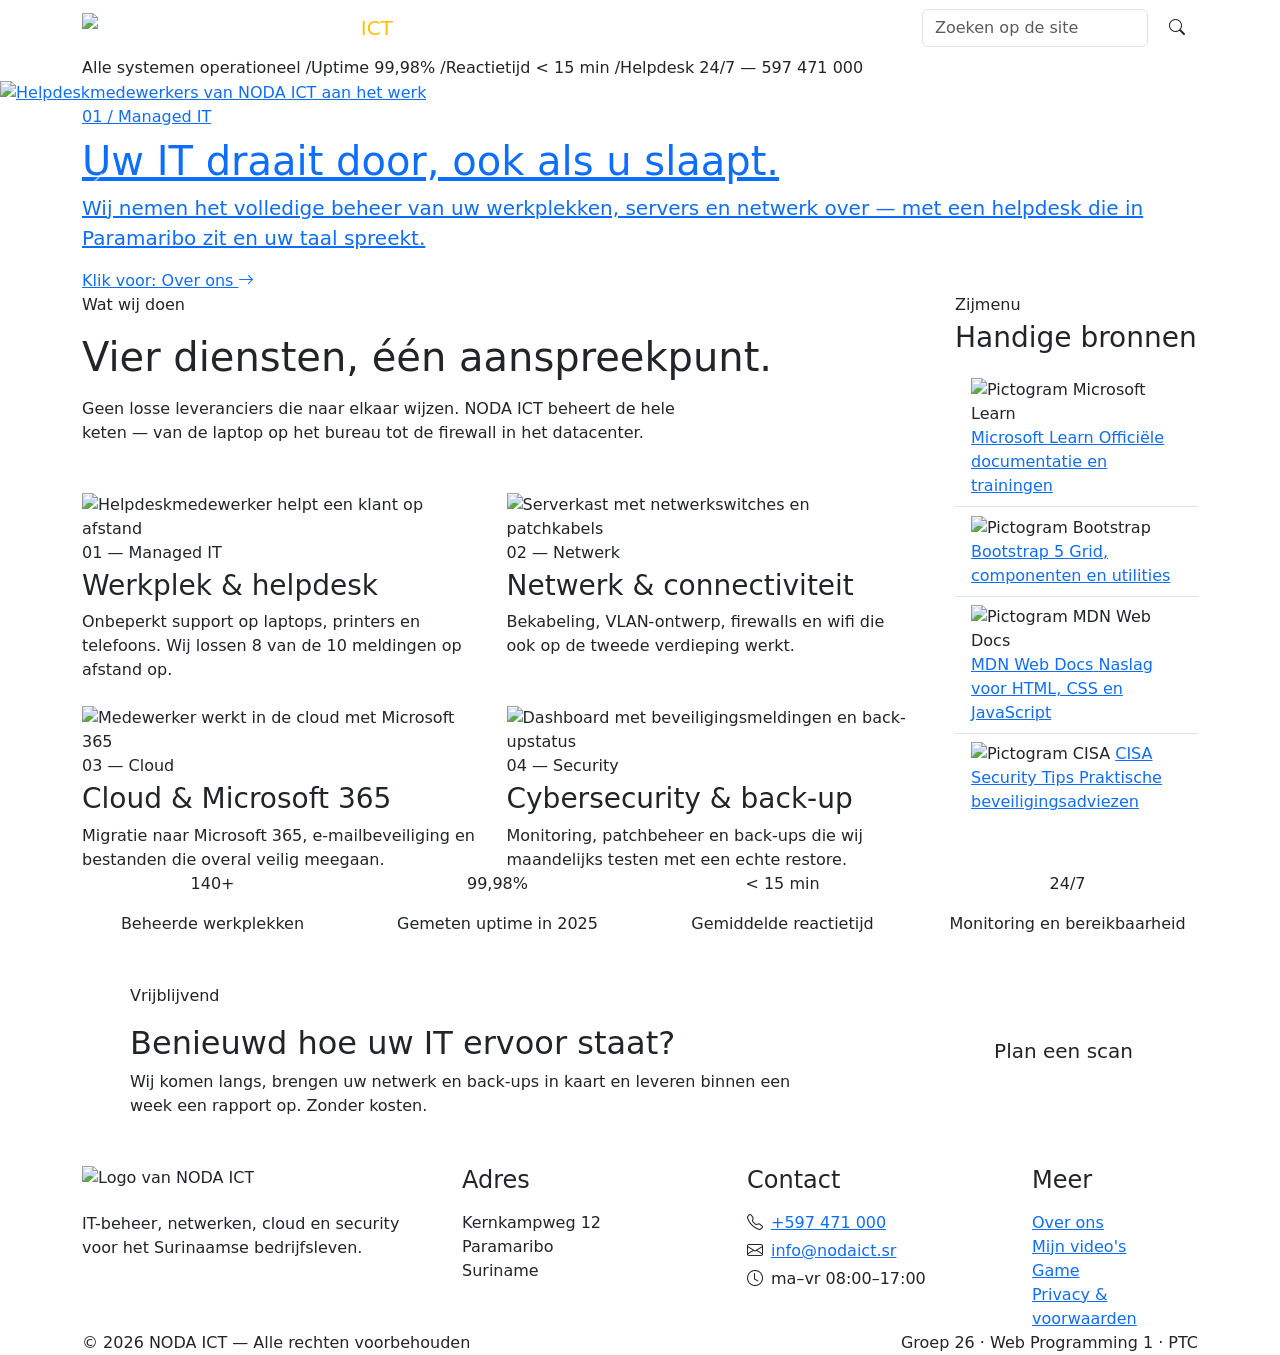
==== index.html @ b05f9a61 "Add files via upload" ====
<!DOCTYPE html>
<html lang="nl">
<head>
  <meta charset="utf-8">
  <meta name="viewport" content="width=device-width, initial-scale=1">
  <meta name="description" content="NODA ICT verzorgt IT-beheer, netwerken, cloud en cybersecurity voor bedrijven in Suriname.">
  <title>NODA ICT — IT-beheer, netwerken en cloud in Paramaribo</title>

  <link rel="icon" href="assets/img/logo.svg" type="image/svg+xml">
  <!-- Bootstrap 5 -->
  <link href="https://cdn.jsdelivr.net/npm/bootstrap@5.3.3/dist/css/bootstrap.min.css" rel="stylesheet">
  <link href="https://cdn.jsdelivr.net/npm/bootstrap-icons@1.11.3/font/bootstrap-icons.min.css" rel="stylesheet">
  <!-- Google Fonts -->
  <link rel="preconnect" href="https://fonts.googleapis.com">
  <link rel="preconnect" href="https://fonts.gstatic.com" crossorigin>
  <link href="https://fonts.googleapis.com/css2?family=Space+Grotesk:wght@500;700&family=Inter:wght@400;500;600&family=IBM+Plex+Mono:wght@400;600&display=swap" rel="stylesheet">
  <!-- Eigen CSS -->
  <link rel="stylesheet" href="assets/css/style.css">
</head>
<body>

  <!-- ======================= NAVIGATIEBALK ======================= -->
  <nav class="navbar navbar-expand-lg topbar navbar-dark sticky-top">
    <div class="container">
      <a class="navbar-brand d-flex align-items-center gap-2 text-white" href="index.html">
        <img src="assets/img/logo.svg" alt="Logo van NODA ICT">
        <span>NODA<span class="text-warning">ICT</span></span>
      </a>

      <button class="navbar-toggler" type="button" data-bs-toggle="collapse" data-bs-target="#hoofdmenu"
              aria-controls="hoofdmenu" aria-expanded="false" aria-label="Menu openen">
        <span class="navbar-toggler-icon"></span>
      </button>

      <div class="collapse navbar-collapse" id="hoofdmenu">
        <ul class="navbar-nav mx-lg-auto mb-2 mb-lg-0">
          <li class="nav-item"><a class="nav-link active" aria-current="page" href="index.html">Home</a></li>
          <li class="nav-item"><a class="nav-link" href="over-ons.html">Over ons</a></li>
          <li class="nav-item"><a class="nav-link" href="videos.html">Mijn video's</a></li>
          <li class="nav-item"><a class="nav-link" href="game.html">Game</a></li>

          <!-- Dropdown-menu (minimaal 1 vereist) -->
          <li class="nav-item dropdown">
            <a class="nav-link dropdown-toggle" href="#" id="menuKennis" role="button"
               data-bs-toggle="dropdown" aria-expanded="false">Kennisbank</a>
            <ul class="dropdown-menu" aria-labelledby="menuKennis">
              <li><a class="dropdown-item" href="https://learn.microsoft.com/" target="_blank" rel="noopener">Microsoft Learn</a></li>
              <li><a class="dropdown-item" href="https://getbootstrap.com/docs/5.3/" target="_blank" rel="noopener">Bootstrap 5 documentatie</a></li>
              <li><a class="dropdown-item" href="https://developer.mozilla.org/" target="_blank" rel="noopener">MDN Web Docs</a></li>
              <li><hr class="dropdown-divider"></li>
              <li><a class="dropdown-item" href="over-ons.html#contact">Contactformulier</a></li>
            </ul>
          </li>
        </ul>

        <!-- Zoekknop rechtsboven (alleen uiterlijk) -->
        <div class="d-flex zoekvak" role="search">
          <input class="form-control me-2" type="search" placeholder="Zoeken op de site" aria-label="Zoeken">
          <button class="btn btn-signal" type="button" title="Zoeken">
            <i class="bi bi-search" aria-hidden="true"></i><span class="visually-hidden">Zoeken</span>
          </button>
        </div>
      </div>
    </div>
  </nav>

  <!-- ======================= STATUSSTRIP ======================= -->
  <div class="statusstrip">
    <div class="container text-truncate">
      <span class="stip" aria-hidden="true"></span>Alle systemen operationeel
      <span class="scheiding">/</span>Uptime 99,98%
      <span class="scheiding">/</span>Reactietijd &lt; 15 min
      <span class="scheiding">/</span>Helpdesk 24/7 — 597 471 000
    </div>
  </div>

  <!-- ======================= HERO MET CARROUSEL ======================= -->
  <header class="hero">
    <div id="heroCarrousel" class="carousel slide hero-carrousel" data-bs-ride="carousel" data-bs-interval="6000">
      <div class="carousel-indicators">
        <button type="button" data-bs-target="#heroCarrousel" data-bs-slide-to="0" class="active" aria-current="true" aria-label="Foto 1"></button>
        <button type="button" data-bs-target="#heroCarrousel" data-bs-slide-to="1" aria-label="Foto 2"></button>
        <button type="button" data-bs-target="#heroCarrousel" data-bs-slide-to="2" aria-label="Foto 3"></button>
        <button type="button" data-bs-target="#heroCarrousel" data-bs-slide-to="3" aria-label="Foto 4"></button>
      </div>

      <div class="carousel-inner">
        <!-- Slide 1 -> Over ons -->
        <div class="carousel-item active">
          <a class="slide-link" href="over-ons.html">
            <img src="assets/img/foto-1.svg" class="anim-links" alt="Helpdeskmedewerkers van NODA ICT aan het werk">
            <div class="hero-overlay"></div>
            <div class="hero-inhoud">
              <div class="container">
                <p class="eyebrow eyebrow--licht mb-2">01 / Managed IT</p>
                <h1>Uw IT draait door, ook als u slaapt.</h1>
                <p class="lead">Wij nemen het volledige beheer van uw werkplekken, servers en netwerk over — met een helpdesk die in Paramaribo zit en uw taal spreekt.</p>
                <span class="slide-badge">Klik voor: Over ons <i class="bi bi-arrow-right"></i></span>
              </div>
            </div>
          </a>
        </div>

        <!-- Slide 2 -> Video's -->
        <div class="carousel-item">
          <a class="slide-link" href="videos.html">
            <img src="assets/img/foto-2.svg" class="anim-links" alt="Netwerkkabels en switches in een serverkast">
            <div class="hero-overlay"></div>
            <div class="hero-inhoud">
              <div class="container">
                <p class="eyebrow eyebrow--licht mb-2">02 / Netwerk</p>
                <h2 class="als-h1">Een netwerk dat meegroeit met uw bedrijf.</h2>
                <p class="lead">Van bekabeling en VLAN-ontwerp tot wifi op elke werkvloer. Bekijk hoe wij te werk gaan in onze video's.</p>
                <span class="slide-badge">Klik voor: Mijn video's <i class="bi bi-arrow-right"></i></span>
              </div>
            </div>
          </a>
        </div>

        <!-- Slide 3 -> Game -->
        <div class="carousel-item">
          <a class="slide-link" href="game.html">
            <img src="assets/img/foto-3.svg" class="anim-links" alt="Cloudinfrastructuur met Microsoft 365-werkplekken">
            <div class="hero-overlay"></div>
            <div class="hero-inhoud">
              <div class="container">
                <p class="eyebrow eyebrow--licht mb-2">03 / Cloud</p>
                <h2 class="als-h1">Even pauze? Speel onze packet-game.</h2>
                <p class="lead">We bouwen niet alleen netwerken, we spelen er ook mee. Loods de datapakketten door het netwerk zonder te crashen.</p>
                <span class="slide-badge">Klik voor: Game <i class="bi bi-arrow-right"></i></span>
              </div>
            </div>
          </a>
        </div>

        <!-- Slide 4 -> Contactformulier -->
        <div class="carousel-item">
          <a class="slide-link" href="over-ons.html#contact">
            <img src="assets/img/foto-4.svg" class="anim-links" alt="Security operations center met beveiligingsdashboards">
            <div class="hero-overlay"></div>
            <div class="hero-inhoud">
              <div class="container">
                <p class="eyebrow eyebrow--licht mb-2">04 / Security</p>
                <h2 class="als-h1">Back-up én herstel. Getest, elke maand.</h2>
                <p class="lead">Een back-up die nooit is teruggezet, is geen back-up. Vraag een gratis security-scan aan.</p>
                <span class="slide-badge">Klik voor: Contactformulier <i class="bi bi-arrow-right"></i></span>
              </div>
            </div>
          </a>
        </div>
      </div>

      <button class="carousel-control-prev" type="button" data-bs-target="#heroCarrousel" data-bs-slide="prev">
        <span class="carousel-control-prev-icon" aria-hidden="true"></span>
        <span class="visually-hidden">Vorige</span>
      </button>
      <button class="carousel-control-next" type="button" data-bs-target="#heroCarrousel" data-bs-slide="next">
        <span class="carousel-control-next-icon" aria-hidden="true"></span>
        <span class="visually-hidden">Volgende</span>
      </button>
    </div>
  </header>

  <!-- ======================= DIENSTEN + ZIJMENU ======================= -->
  <main>
    <section class="sectie" id="diensten">
      <div class="container">
        <div class="row g-5">

          <!-- Hoofdkolom -->
          <div class="col-lg-9">
            <p class="eyebrow">Wat wij doen</p>
            <!-- Tweede H1 op een subsectie van de pagina -->
            <h1 class="mb-3">Vier diensten, één aanspreekpunt.</h1>
            <p class="tekst-muted mb-5" style="max-width: 62ch;">
              Geen losse leveranciers die naar elkaar wijzen. NODA ICT beheert de hele keten — van de laptop op het bureau
              tot de firewall in het datacenter.
            </p>

            <div class="row g-4">
              <div class="col-md-6">
                <article class="kaart anim-op vertraag-1">
                  <img src="assets/img/foto-1.svg" class="fotokader" alt="Helpdeskmedewerker helpt een klant op afstand">
                  <div class="kaart-body">
                    <p class="dienst-nr mb-1">01 — Managed IT</p>
                    <h3>Werkplek &amp; helpdesk</h3>
                    <p class="tekst-muted mb-0">Onbeperkt support op laptops, printers en telefoons. Wij lossen 8 van de 10 meldingen op afstand op.</p>
                  </div>
                </article>
              </div>

              <div class="col-md-6">
                <article class="kaart anim-op vertraag-2">
                  <img src="assets/img/foto-2.svg" class="fotokader" alt="Serverkast met netwerkswitches en patchkabels">
                  <div class="kaart-body">
                    <p class="dienst-nr mb-1">02 — Netwerk</p>
                    <h3>Netwerk &amp; connectiviteit</h3>
                    <p class="tekst-muted mb-0">Bekabeling, VLAN-ontwerp, firewalls en wifi die ook op de tweede verdieping werkt.</p>
                  </div>
                </article>
              </div>

              <div class="col-md-6">
                <article class="kaart anim-op vertraag-3">
                  <img src="assets/img/foto-3.svg" class="fotokader" alt="Medewerker werkt in de cloud met Microsoft 365">
                  <div class="kaart-body">
                    <p class="dienst-nr mb-1">03 — Cloud</p>
                    <h3>Cloud &amp; Microsoft 365</h3>
                    <p class="tekst-muted mb-0">Migratie naar Microsoft 365, e-mailbeveiliging en bestanden die overal veilig meegaan.</p>
                  </div>
                </article>
              </div>

              <div class="col-md-6">
                <article class="kaart anim-op vertraag-4">
                  <img src="assets/img/foto-4.svg" class="fotokader" alt="Dashboard met beveiligingsmeldingen en back-upstatus">
                  <div class="kaart-body">
                    <p class="dienst-nr mb-1">04 — Security</p>
                    <h3>Cybersecurity &amp; back-up</h3>
                    <p class="tekst-muted mb-0">Monitoring, patchbeheer en back-ups die wij maandelijks testen met een echte restore.</p>
                  </div>
                </article>
              </div>
            </div>
          </div>

          <!-- ZIJMENU: minstens 3 links naar externe pagina's -->
          <aside class="col-lg-3">
            <div class="zijmenu">
              <p class="eyebrow mb-1">Zijmenu</p>
              <h3 class="mb-3">Handige bronnen</h3>
              <ul class="list-group list-group-flush">
                <li class="list-group-item">
                  <img src="assets/img/link-1.svg" alt="Pictogram Microsoft Learn">
                  <a href="https://learn.microsoft.com/" target="_blank" rel="noopener">
                    <span class="link-titel">Microsoft Learn</span>
                    <span class="link-uitleg">Officiële documentatie en trainingen</span>
                  </a>
                </li>
                <li class="list-group-item">
                  <img src="assets/img/link-2.svg" alt="Pictogram Bootstrap">
                  <a href="https://getbootstrap.com/docs/5.3/" target="_blank" rel="noopener">
                    <span class="link-titel">Bootstrap 5</span>
                    <span class="link-uitleg">Grid, componenten en utilities</span>
                  </a>
                </li>
                <li class="list-group-item">
                  <img src="assets/img/link-3.svg" alt="Pictogram MDN Web Docs">
                  <a href="https://developer.mozilla.org/nl/" target="_blank" rel="noopener">
                    <span class="link-titel">MDN Web Docs</span>
                    <span class="link-uitleg">Naslag voor HTML, CSS en JavaScript</span>
                  </a>
                </li>
                <li class="list-group-item">
                  <img src="assets/img/link-4.svg" alt="Pictogram CISA">
                  <a href="https://www.cisa.gov/topics/cybersecurity-best-practices" target="_blank" rel="noopener">
                    <span class="link-titel">CISA Security Tips</span>
                    <span class="link-uitleg">Praktische beveiligingsadviezen</span>
                  </a>
                </li>
              </ul>
            </div>
          </aside>

        </div>
      </div>
    </section>

    <!-- ======================= CIJFERS ======================= -->
    <section class="sectie sectie--wit">
      <div class="container">
        <div class="row g-4 text-center">
          <div class="col-6 col-lg-3">
            <p class="cijfer">140+</p>
            <p class="tekst-muted mb-0">Beheerde werkplekken</p>
          </div>
          <div class="col-6 col-lg-3">
            <p class="cijfer">99,98%</p>
            <p class="tekst-muted mb-0">Gemeten uptime in 2025</p>
          </div>
          <div class="col-6 col-lg-3">
            <p class="cijfer">&lt; 15 min</p>
            <p class="tekst-muted mb-0">Gemiddelde reactietijd</p>
          </div>
          <div class="col-6 col-lg-3">
            <p class="cijfer">24/7</p>
            <p class="tekst-muted mb-0">Monitoring en bereikbaarheid</p>
          </div>
        </div>
      </div>
    </section>

    <!-- ======================= OPROEP ======================= -->
    <section class="sectie">
      <div class="container">
        <div class="kaart p-4 p-lg-5">
          <div class="row align-items-center g-4">
            <div class="col-lg-8">
              <p class="eyebrow">Vrijblijvend</p>
              <h2 class="mb-2">Benieuwd hoe uw IT ervoor staat?</h2>
              <p class="tekst-muted mb-0">Wij komen langs, brengen uw netwerk en back-ups in kaart en leveren binnen een week een rapport op. Zonder kosten.</p>
            </div>
            <div class="col-lg-4 text-lg-end">
              <a class="btn btn-signal btn-lg" href="over-ons.html#contact">Plan een scan</a>
            </div>
          </div>
        </div>
      </div>
    </section>
  </main>

  <!-- ======================= FOOTER ======================= -->
  <footer class="site-footer">
    <div class="container">
      <div class="row g-4">
        <div class="col-lg-4">
          <div class="d-flex align-items-center gap-2 mb-3">
            <img src="assets/img/logo.svg" alt="Logo van NODA ICT" height="30">
            <span class="display-font text-white fs-5">NODA ICT</span>
          </div>
          <p class="mb-0">IT-beheer, netwerken, cloud en security voor het Surinaamse bedrijfsleven.</p>
        </div>

        <div class="col-6 col-lg-3">
          <h4 class="mb-3">Adres</h4>
          <address class="mb-0">
            Kernkampweg 12<br>
            Paramaribo<br>
            Suriname
          </address>
        </div>

        <div class="col-6 col-lg-3">
          <h4 class="mb-3">Contact</h4>
          <p class="mb-1"><i class="bi bi-telephone me-2"></i><a href="tel:+597471000">+597 471 000</a></p>
          <p class="mb-1"><i class="bi bi-envelope me-2"></i><a href="mailto:info@nodaict.sr">info@nodaict.sr</a></p>
          <p class="mb-0"><i class="bi bi-clock me-2"></i>ma&ndash;vr 08:00&ndash;17:00</p>
        </div>

        <div class="col-lg-2">
          <h4 class="mb-3">Meer</h4>
          <ul class="list-unstyled mb-0">
            <li><a href="over-ons.html">Over ons</a></li>
            <li><a href="videos.html">Mijn video's</a></li>
            <li><a href="game.html">Game</a></li>
            <li><a href="over-ons.html#contact">Privacy &amp; voorwaarden</a></li>
          </ul>
        </div>
      </div>

      <div class="footer-onder d-flex flex-wrap justify-content-between gap-2">
        <span>&copy; 2026 NODA ICT — Alle rechten voorbehouden</span>
        <span>Groep 26 · Web Programming 1 · PTC</span>
      </div>
    </div>
  </footer>

  <script src="https://cdn.jsdelivr.net/npm/bootstrap@5.3.3/dist/js/bootstrap.bundle.min.js"></script>
  <script src="assets/js/main.js"></script>
</body>
</html>
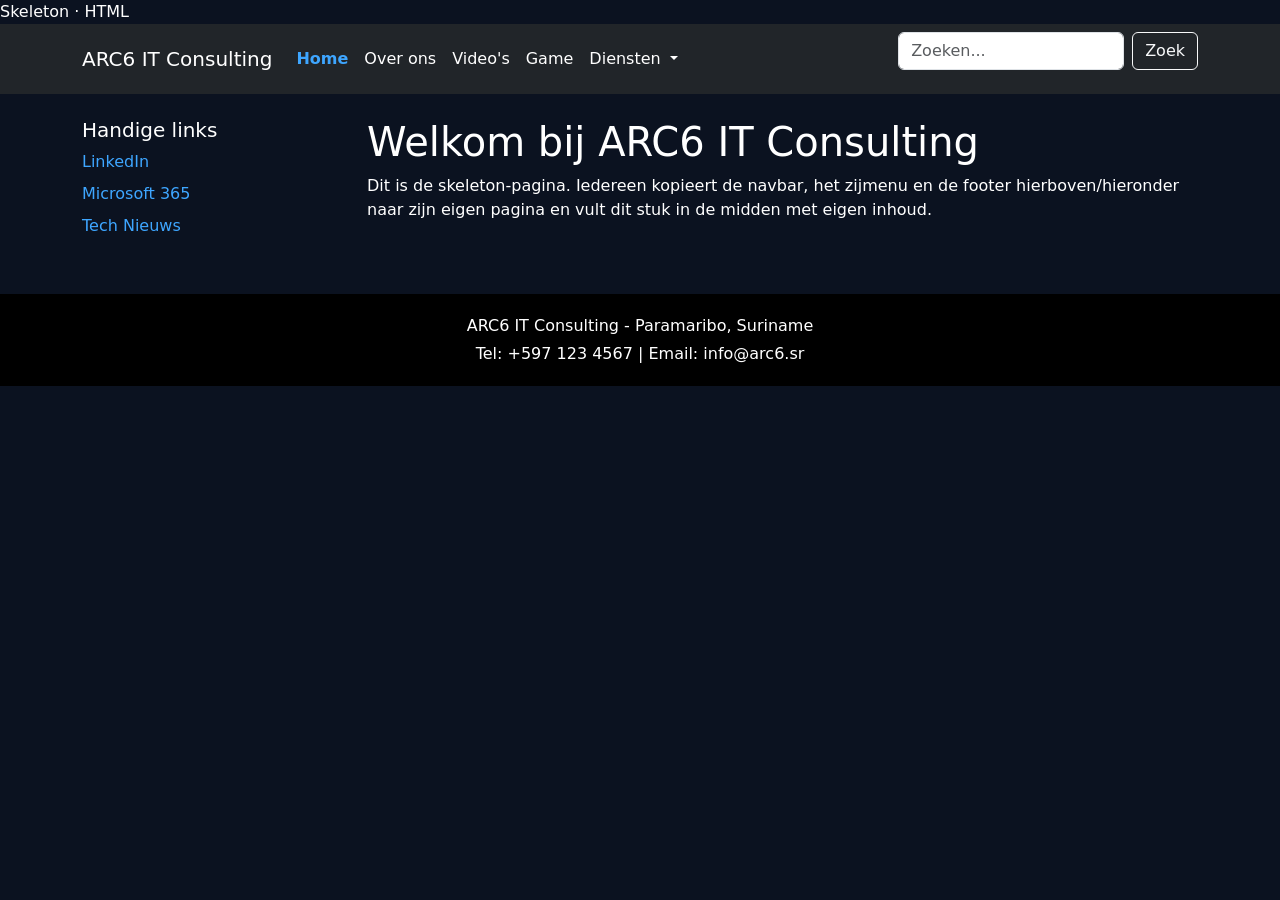
==== commit 48a752af: "Hier is de basis page" ====
--- a/index.html
+++ b/index.html
@@ -1,361 +1,135 @@
+Skeleton · HTML
 <!DOCTYPE html>
 <html lang="nl">
 <head>
-  <meta charset="utf-8">
-  <meta name="viewport" content="width=device-width, initial-scale=1">
-  <meta name="description" content="NODA ICT verzorgt IT-beheer, netwerken, cloud en cybersecurity voor bedrijven in Suriname.">
-  <title>NODA ICT — IT-beheer, netwerken en cloud in Paramaribo</title>
-
-  <link rel="icon" href="assets/img/logo.svg" type="image/svg+xml">
-  <!-- Bootstrap 5 -->
+  <meta charset="UTF-8">
+  <title>ARC6 IT Consulting - Skeleton</title>
+ 
+  <!-- Bootstrap CSS via CDN -->
   <link href="https://cdn.jsdelivr.net/npm/bootstrap@5.3.3/dist/css/bootstrap.min.css" rel="stylesheet">
-  <link href="https://cdn.jsdelivr.net/npm/bootstrap-icons@1.11.3/font/bootstrap-icons.min.css" rel="stylesheet">
-  <!-- Google Fonts -->
-  <link rel="preconnect" href="https://fonts.googleapis.com">
-  <link rel="preconnect" href="https://fonts.gstatic.com" crossorigin>
-  <link href="https://fonts.googleapis.com/css2?family=Space+Grotesk:wght@500;700&family=Inter:wght@400;500;600&family=IBM+Plex+Mono:wght@400;600&display=swap" rel="stylesheet">
-  <!-- Eigen CSS -->
-  <link rel="stylesheet" href="assets/css/style.css">
+ 
+  <style>
+    /* eigen kleuren, ARC6 is donkerblauw/zwart met lichtblauw accent */
+    body {
+      background-color: #0b1220;
+      color: white;
+    }
+ 
+    /* navbar links: kleur veranderen bij hover en bij klikken */
+    .navbar .nav-link {
+      color: white;
+    }
+    .navbar .nav-link:hover {
+      color: #3ea6ff;
+    }
+    .navbar .nav-link.active {
+      color: #3ea6ff;
+      font-weight: bold;
+    }
+ 
+    /* zijmenu links */
+    .zijmenu a {
+      color: #3ea6ff;
+      text-decoration: none;
+    }
+    .zijmenu a:hover {
+      text-decoration: underline;
+    }
+ 
+    footer {
+      background-color: #000000;
+      padding: 20px 0;
+      margin-top: 40px;
+    }
+  </style>
 </head>
 <body>
-
-  <!-- ======================= NAVIGATIEBALK ======================= -->
-  <nav class="navbar navbar-expand-lg topbar navbar-dark sticky-top">
+ 
+  <!-- ===== NAVBAR ===== -->
+  <nav class="navbar navbar-expand-lg navbar-dark bg-dark">
     <div class="container">
-      <a class="navbar-brand d-flex align-items-center gap-2 text-white" href="index.html">
-        <img src="assets/img/logo.svg" alt="Logo van NODA ICT">
-        <span>NODA<span class="text-warning">ICT</span></span>
-      </a>
-
-      <button class="navbar-toggler" type="button" data-bs-toggle="collapse" data-bs-target="#hoofdmenu"
-              aria-controls="hoofdmenu" aria-expanded="false" aria-label="Menu openen">
+ 
+      <!-- logo + bedrijfsnaam -->
+      <a class="navbar-brand" href="index.html">ARC6 IT Consulting</a>
+ 
+      <button class="navbar-toggler" type="button" data-bs-toggle="collapse" data-bs-target="#navbarNav">
         <span class="navbar-toggler-icon"></span>
       </button>
-
-      <div class="collapse navbar-collapse" id="hoofdmenu">
-        <ul class="navbar-nav mx-lg-auto mb-2 mb-lg-0">
-          <li class="nav-item"><a class="nav-link active" aria-current="page" href="index.html">Home</a></li>
-          <li class="nav-item"><a class="nav-link" href="over-ons.html">Over ons</a></li>
-          <li class="nav-item"><a class="nav-link" href="videos.html">Mijn video's</a></li>
-          <li class="nav-item"><a class="nav-link" href="game.html">Game</a></li>
-
-          <!-- Dropdown-menu (minimaal 1 vereist) -->
+ 
+      <div class="collapse navbar-collapse" id="navbarNav">
+        <ul class="navbar-nav me-auto">
+          <li class="nav-item">
+            <a class="nav-link active" href="index.html">Home</a>
+          </li>
+          <li class="nav-item">
+            <a class="nav-link" href="about.html">Over ons</a>
+          </li>
+          <li class="nav-item">
+            <a class="nav-link" href="videos.html">Video's</a>
+          </li>
+          <li class="nav-item">
+            <a class="nav-link" href="game.html">Game</a>
+          </li>
+ 
+          <!-- dropdown menu -->
           <li class="nav-item dropdown">
-            <a class="nav-link dropdown-toggle" href="#" id="menuKennis" role="button"
-               data-bs-toggle="dropdown" aria-expanded="false">Kennisbank</a>
-            <ul class="dropdown-menu" aria-labelledby="menuKennis">
-              <li><a class="dropdown-item" href="https://learn.microsoft.com/" target="_blank" rel="noopener">Microsoft Learn</a></li>
-              <li><a class="dropdown-item" href="https://getbootstrap.com/docs/5.3/" target="_blank" rel="noopener">Bootstrap 5 documentatie</a></li>
-              <li><a class="dropdown-item" href="https://developer.mozilla.org/" target="_blank" rel="noopener">MDN Web Docs</a></li>
-              <li><hr class="dropdown-divider"></li>
-              <li><a class="dropdown-item" href="over-ons.html#contact">Contactformulier</a></li>
+            <a class="nav-link dropdown-toggle" href="#" data-bs-toggle="dropdown">
+              Diensten
+            </a>
+            <ul class="dropdown-menu">
+              <li><a class="dropdown-item" href="#">IT Consulting</a></li>
+              <li><a class="dropdown-item" href="#">Cloud Solutions</a></li>
+              <li><a class="dropdown-item" href="#">Cybersecurity</a></li>
             </ul>
           </li>
         </ul>
-
-        <!-- Zoekknop rechtsboven (alleen uiterlijk) -->
-        <div class="d-flex zoekvak" role="search">
-          <input class="form-control me-2" type="search" placeholder="Zoeken op de site" aria-label="Zoeken">
-          <button class="btn btn-signal" type="button" title="Zoeken">
-            <i class="bi bi-search" aria-hidden="true"></i><span class="visually-hidden">Zoeken</span>
-          </button>
-        </div>
+ 
+        <!-- zoekknop, hoeft niet functioneel te zijn -->
+        <form class="d-flex">
+          <input class="form-control me-2" type="search" placeholder="Zoeken...">
+          <button class="btn btn-outline-light" type="button">Zoek</button>
+        </form>
       </div>
+ 
     </div>
   </nav>
-
-  <!-- ======================= STATUSSTRIP ======================= -->
-  <div class="statusstrip">
-    <div class="container text-truncate">
-      <span class="stip" aria-hidden="true"></span>Alle systemen operationeel
-      <span class="scheiding">/</span>Uptime 99,98%
-      <span class="scheiding">/</span>Reactietijd &lt; 15 min
-      <span class="scheiding">/</span>Helpdesk 24/7 — 597 471 000
+ 
+  <!-- ===== INHOUD MET ZIJMENU ===== -->
+  <div class="container mt-4">
+    <div class="row">
+ 
+      <!-- zijmenu met minstens 3 externe links -->
+      <div class="col-md-3 zijmenu">
+        <h5>Handige links</h5>
+        <ul class="list-unstyled">
+          <li class="mb-2"><a href="https://www.linkedin.com" target="_blank">LinkedIn</a></li>
+          <li class="mb-2"><a href="https://www.microsoft.com/microsoft-365" target="_blank">Microsoft 365</a></li>
+          <li class="mb-2"><a href="https://www.cnet.com/tech/" target="_blank">Tech Nieuws</a></li>
+        </ul>
+      </div>
+ 
+      <!-- hoofdinhoud van de pagina, dit wordt per pagina anders ingevuld -->
+      <div class="col-md-9">
+        <h1>Welkom bij ARC6 IT Consulting</h1>
+        <p>
+          Dit is de skeleton-pagina. Iedereen kopieert de navbar, het zijmenu en de footer
+          hierboven/hieronder naar zijn eigen pagina en vult dit stuk in de midden met eigen inhoud.
+        </p>
+      </div>
+ 
     </div>
   </div>
-
-  <!-- ======================= HERO MET CARROUSEL ======================= -->
-  <header class="hero">
-    <div id="heroCarrousel" class="carousel slide hero-carrousel" data-bs-ride="carousel" data-bs-interval="6000">
-      <div class="carousel-indicators">
-        <button type="button" data-bs-target="#heroCarrousel" data-bs-slide-to="0" class="active" aria-current="true" aria-label="Foto 1"></button>
-        <button type="button" data-bs-target="#heroCarrousel" data-bs-slide-to="1" aria-label="Foto 2"></button>
-        <button type="button" data-bs-target="#heroCarrousel" data-bs-slide-to="2" aria-label="Foto 3"></button>
-        <button type="button" data-bs-target="#heroCarrousel" data-bs-slide-to="3" aria-label="Foto 4"></button>
-      </div>
-
-      <div class="carousel-inner">
-        <!-- Slide 1 -> Over ons -->
-        <div class="carousel-item active">
-          <a class="slide-link" href="over-ons.html">
-            <img src="assets/img/foto-1.svg" class="anim-links" alt="Helpdeskmedewerkers van NODA ICT aan het werk">
-            <div class="hero-overlay"></div>
-            <div class="hero-inhoud">
-              <div class="container">
-                <p class="eyebrow eyebrow--licht mb-2">01 / Managed IT</p>
-                <h1>Uw IT draait door, ook als u slaapt.</h1>
-                <p class="lead">Wij nemen het volledige beheer van uw werkplekken, servers en netwerk over — met een helpdesk die in Paramaribo zit en uw taal spreekt.</p>
-                <span class="slide-badge">Klik voor: Over ons <i class="bi bi-arrow-right"></i></span>
-              </div>
-            </div>
-          </a>
-        </div>
-
-        <!-- Slide 2 -> Video's -->
-        <div class="carousel-item">
-          <a class="slide-link" href="videos.html">
-            <img src="assets/img/foto-2.svg" class="anim-links" alt="Netwerkkabels en switches in een serverkast">
-            <div class="hero-overlay"></div>
-            <div class="hero-inhoud">
-              <div class="container">
-                <p class="eyebrow eyebrow--licht mb-2">02 / Netwerk</p>
-                <h2 class="als-h1">Een netwerk dat meegroeit met uw bedrijf.</h2>
-                <p class="lead">Van bekabeling en VLAN-ontwerp tot wifi op elke werkvloer. Bekijk hoe wij te werk gaan in onze video's.</p>
-                <span class="slide-badge">Klik voor: Mijn video's <i class="bi bi-arrow-right"></i></span>
-              </div>
-            </div>
-          </a>
-        </div>
-
-        <!-- Slide 3 -> Game -->
-        <div class="carousel-item">
-          <a class="slide-link" href="game.html">
-            <img src="assets/img/foto-3.svg" class="anim-links" alt="Cloudinfrastructuur met Microsoft 365-werkplekken">
-            <div class="hero-overlay"></div>
-            <div class="hero-inhoud">
-              <div class="container">
-                <p class="eyebrow eyebrow--licht mb-2">03 / Cloud</p>
-                <h2 class="als-h1">Even pauze? Speel onze packet-game.</h2>
-                <p class="lead">We bouwen niet alleen netwerken, we spelen er ook mee. Loods de datapakketten door het netwerk zonder te crashen.</p>
-                <span class="slide-badge">Klik voor: Game <i class="bi bi-arrow-right"></i></span>
-              </div>
-            </div>
-          </a>
-        </div>
-
-        <!-- Slide 4 -> Contactformulier -->
-        <div class="carousel-item">
-          <a class="slide-link" href="over-ons.html#contact">
-            <img src="assets/img/foto-4.svg" class="anim-links" alt="Security operations center met beveiligingsdashboards">
-            <div class="hero-overlay"></div>
-            <div class="hero-inhoud">
-              <div class="container">
-                <p class="eyebrow eyebrow--licht mb-2">04 / Security</p>
-                <h2 class="als-h1">Back-up én herstel. Getest, elke maand.</h2>
-                <p class="lead">Een back-up die nooit is teruggezet, is geen back-up. Vraag een gratis security-scan aan.</p>
-                <span class="slide-badge">Klik voor: Contactformulier <i class="bi bi-arrow-right"></i></span>
-              </div>
-            </div>
-          </a>
-        </div>
-      </div>
-
-      <button class="carousel-control-prev" type="button" data-bs-target="#heroCarrousel" data-bs-slide="prev">
-        <span class="carousel-control-prev-icon" aria-hidden="true"></span>
-        <span class="visually-hidden">Vorige</span>
-      </button>
-      <button class="carousel-control-next" type="button" data-bs-target="#heroCarrousel" data-bs-slide="next">
-        <span class="carousel-control-next-icon" aria-hidden="true"></span>
-        <span class="visually-hidden">Volgende</span>
-      </button>
-    </div>
-  </header>
-
-  <!-- ======================= DIENSTEN + ZIJMENU ======================= -->
-  <main>
-    <section class="sectie" id="diensten">
-      <div class="container">
-        <div class="row g-5">
-
-          <!-- Hoofdkolom -->
-          <div class="col-lg-9">
-            <p class="eyebrow">Wat wij doen</p>
-            <!-- Tweede H1 op een subsectie van de pagina -->
-            <h1 class="mb-3">Vier diensten, één aanspreekpunt.</h1>
-            <p class="tekst-muted mb-5" style="max-width: 62ch;">
-              Geen losse leveranciers die naar elkaar wijzen. NODA ICT beheert de hele keten — van de laptop op het bureau
-              tot de firewall in het datacenter.
-            </p>
-
-            <div class="row g-4">
-              <div class="col-md-6">
-                <article class="kaart anim-op vertraag-1">
-                  <img src="assets/img/foto-1.svg" class="fotokader" alt="Helpdeskmedewerker helpt een klant op afstand">
-                  <div class="kaart-body">
-                    <p class="dienst-nr mb-1">01 — Managed IT</p>
-                    <h3>Werkplek &amp; helpdesk</h3>
-                    <p class="tekst-muted mb-0">Onbeperkt support op laptops, printers en telefoons. Wij lossen 8 van de 10 meldingen op afstand op.</p>
-                  </div>
-                </article>
-              </div>
-
-              <div class="col-md-6">
-                <article class="kaart anim-op vertraag-2">
-                  <img src="assets/img/foto-2.svg" class="fotokader" alt="Serverkast met netwerkswitches en patchkabels">
-                  <div class="kaart-body">
-                    <p class="dienst-nr mb-1">02 — Netwerk</p>
-                    <h3>Netwerk &amp; connectiviteit</h3>
-                    <p class="tekst-muted mb-0">Bekabeling, VLAN-ontwerp, firewalls en wifi die ook op de tweede verdieping werkt.</p>
-                  </div>
-                </article>
-              </div>
-
-              <div class="col-md-6">
-                <article class="kaart anim-op vertraag-3">
-                  <img src="assets/img/foto-3.svg" class="fotokader" alt="Medewerker werkt in de cloud met Microsoft 365">
-                  <div class="kaart-body">
-                    <p class="dienst-nr mb-1">03 — Cloud</p>
-                    <h3>Cloud &amp; Microsoft 365</h3>
-                    <p class="tekst-muted mb-0">Migratie naar Microsoft 365, e-mailbeveiliging en bestanden die overal veilig meegaan.</p>
-                  </div>
-                </article>
-              </div>
-
-              <div class="col-md-6">
-                <article class="kaart anim-op vertraag-4">
-                  <img src="assets/img/foto-4.svg" class="fotokader" alt="Dashboard met beveiligingsmeldingen en back-upstatus">
-                  <div class="kaart-body">
-                    <p class="dienst-nr mb-1">04 — Security</p>
-                    <h3>Cybersecurity &amp; back-up</h3>
-                    <p class="tekst-muted mb-0">Monitoring, patchbeheer en back-ups die wij maandelijks testen met een echte restore.</p>
-                  </div>
-                </article>
-              </div>
-            </div>
-          </div>
-
-          <!-- ZIJMENU: minstens 3 links naar externe pagina's -->
-          <aside class="col-lg-3">
-            <div class="zijmenu">
-              <p class="eyebrow mb-1">Zijmenu</p>
-              <h3 class="mb-3">Handige bronnen</h3>
-              <ul class="list-group list-group-flush">
-                <li class="list-group-item">
-                  <img src="assets/img/link-1.svg" alt="Pictogram Microsoft Learn">
-                  <a href="https://learn.microsoft.com/" target="_blank" rel="noopener">
-                    <span class="link-titel">Microsoft Learn</span>
-                    <span class="link-uitleg">Officiële documentatie en trainingen</span>
-                  </a>
-                </li>
-                <li class="list-group-item">
-                  <img src="assets/img/link-2.svg" alt="Pictogram Bootstrap">
-                  <a href="https://getbootstrap.com/docs/5.3/" target="_blank" rel="noopener">
-                    <span class="link-titel">Bootstrap 5</span>
-                    <span class="link-uitleg">Grid, componenten en utilities</span>
-                  </a>
-                </li>
-                <li class="list-group-item">
-                  <img src="assets/img/link-3.svg" alt="Pictogram MDN Web Docs">
-                  <a href="https://developer.mozilla.org/nl/" target="_blank" rel="noopener">
-                    <span class="link-titel">MDN Web Docs</span>
-                    <span class="link-uitleg">Naslag voor HTML, CSS en JavaScript</span>
-                  </a>
-                </li>
-                <li class="list-group-item">
-                  <img src="assets/img/link-4.svg" alt="Pictogram CISA">
-                  <a href="https://www.cisa.gov/topics/cybersecurity-best-practices" target="_blank" rel="noopener">
-                    <span class="link-titel">CISA Security Tips</span>
-                    <span class="link-uitleg">Praktische beveiligingsadviezen</span>
-                  </a>
-                </li>
-              </ul>
-            </div>
-          </aside>
-
-        </div>
-      </div>
-    </section>
-
-    <!-- ======================= CIJFERS ======================= -->
-    <section class="sectie sectie--wit">
-      <div class="container">
-        <div class="row g-4 text-center">
-          <div class="col-6 col-lg-3">
-            <p class="cijfer">140+</p>
-            <p class="tekst-muted mb-0">Beheerde werkplekken</p>
-          </div>
-          <div class="col-6 col-lg-3">
-            <p class="cijfer">99,98%</p>
-            <p class="tekst-muted mb-0">Gemeten uptime in 2025</p>
-          </div>
-          <div class="col-6 col-lg-3">
-            <p class="cijfer">&lt; 15 min</p>
-            <p class="tekst-muted mb-0">Gemiddelde reactietijd</p>
-          </div>
-          <div class="col-6 col-lg-3">
-            <p class="cijfer">24/7</p>
-            <p class="tekst-muted mb-0">Monitoring en bereikbaarheid</p>
-          </div>
-        </div>
-      </div>
-    </section>
-
-    <!-- ======================= OPROEP ======================= -->
-    <section class="sectie">
-      <div class="container">
-        <div class="kaart p-4 p-lg-5">
-          <div class="row align-items-center g-4">
-            <div class="col-lg-8">
-              <p class="eyebrow">Vrijblijvend</p>
-              <h2 class="mb-2">Benieuwd hoe uw IT ervoor staat?</h2>
-              <p class="tekst-muted mb-0">Wij komen langs, brengen uw netwerk en back-ups in kaart en leveren binnen een week een rapport op. Zonder kosten.</p>
-            </div>
-            <div class="col-lg-4 text-lg-end">
-              <a class="btn btn-signal btn-lg" href="over-ons.html#contact">Plan een scan</a>
-            </div>
-          </div>
-        </div>
-      </div>
-    </section>
-  </main>
-
-  <!-- ======================= FOOTER ======================= -->
-  <footer class="site-footer">
+ 
+  <!-- ===== FOOTER ===== -->
+  <footer class="text-center text-white">
     <div class="container">
-      <div class="row g-4">
-        <div class="col-lg-4">
-          <div class="d-flex align-items-center gap-2 mb-3">
-            <img src="assets/img/logo.svg" alt="Logo van NODA ICT" height="30">
-            <span class="display-font text-white fs-5">NODA ICT</span>
-          </div>
-          <p class="mb-0">IT-beheer, netwerken, cloud en security voor het Surinaamse bedrijfsleven.</p>
-        </div>
-
-        <div class="col-6 col-lg-3">
-          <h4 class="mb-3">Adres</h4>
-          <address class="mb-0">
-            Kernkampweg 12<br>
-            Paramaribo<br>
-            Suriname
-          </address>
-        </div>
-
-        <div class="col-6 col-lg-3">
-          <h4 class="mb-3">Contact</h4>
-          <p class="mb-1"><i class="bi bi-telephone me-2"></i><a href="tel:+597471000">+597 471 000</a></p>
-          <p class="mb-1"><i class="bi bi-envelope me-2"></i><a href="mailto:info@nodaict.sr">info@nodaict.sr</a></p>
-          <p class="mb-0"><i class="bi bi-clock me-2"></i>ma&ndash;vr 08:00&ndash;17:00</p>
-        </div>
-
-        <div class="col-lg-2">
-          <h4 class="mb-3">Meer</h4>
-          <ul class="list-unstyled mb-0">
-            <li><a href="over-ons.html">Over ons</a></li>
-            <li><a href="videos.html">Mijn video's</a></li>
-            <li><a href="game.html">Game</a></li>
-            <li><a href="over-ons.html#contact">Privacy &amp; voorwaarden</a></li>
-          </ul>
-        </div>
-      </div>
-
-      <div class="footer-onder d-flex flex-wrap justify-content-between gap-2">
-        <span>&copy; 2026 NODA ICT — Alle rechten voorbehouden</span>
-        <span>Groep 26 · Web Programming 1 · PTC</span>
-      </div>
+      <p class="mb-1">ARC6 IT Consulting - Paramaribo, Suriname</p>
+      <p class="mb-0">Tel: +597 123 4567 | Email: info@arc6.sr</p>
     </div>
   </footer>
-
+ 
+  <!-- Bootstrap JS (nodig voor dropdown en navbar-knop) -->
   <script src="https://cdn.jsdelivr.net/npm/bootstrap@5.3.3/dist/js/bootstrap.bundle.min.js"></script>
-  <script src="assets/js/main.js"></script>
 </body>
 </html>
+ 
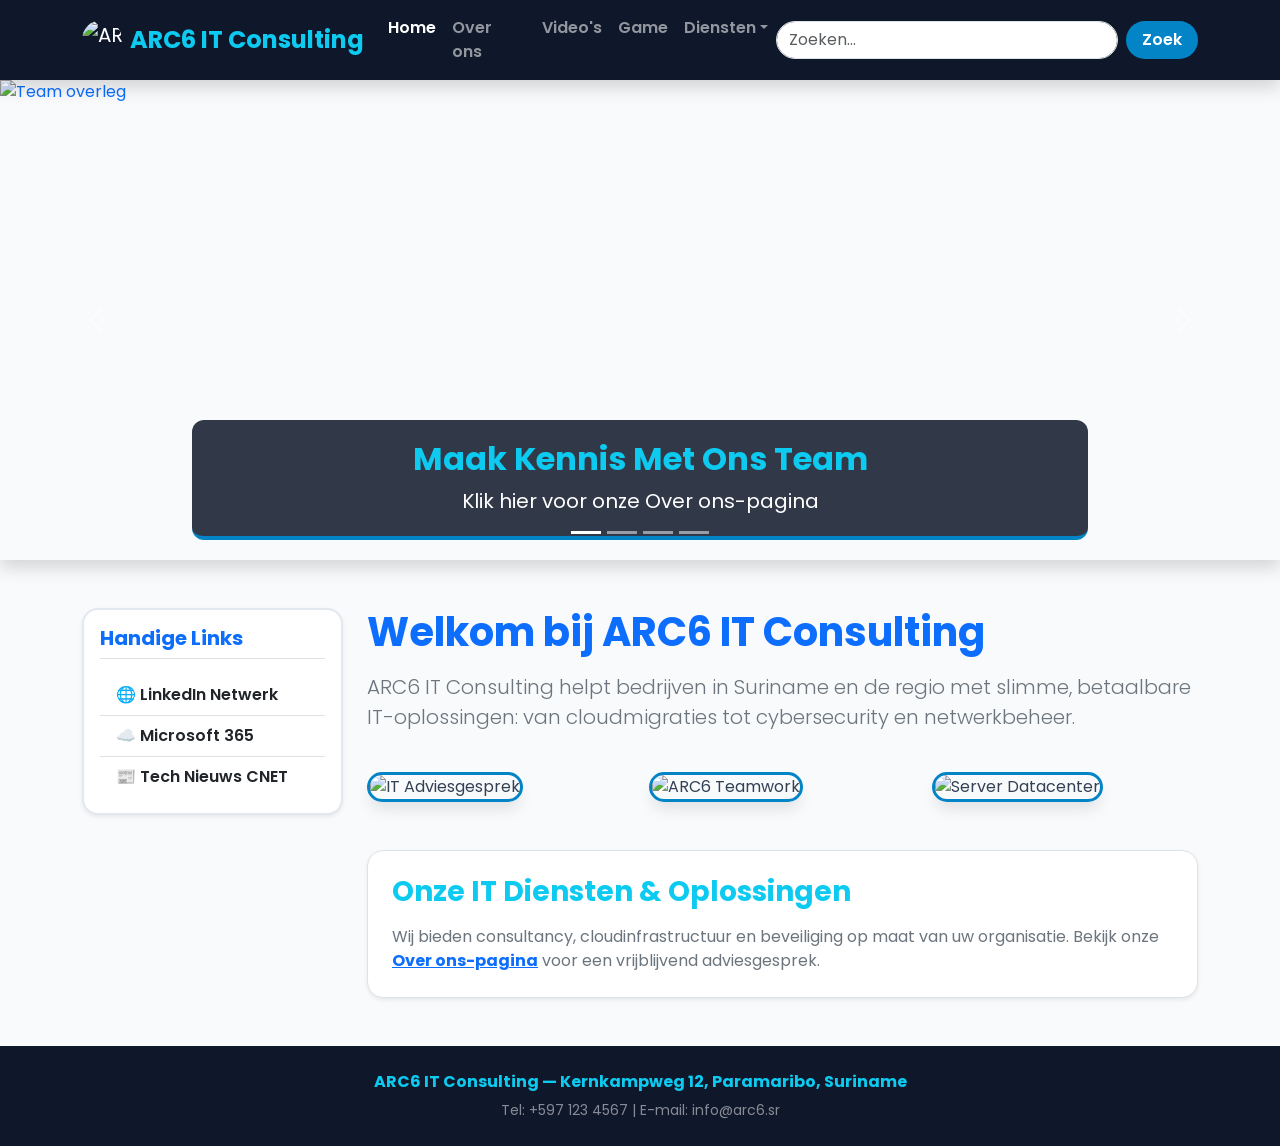
==== commit 00f8bc3b: "alle pagina bij gezet en styles ev de inhoud van de pagina behalve gaming" ====
--- a/index.html
+++ b/index.html
@@ -1,135 +1,157 @@
-Skeleton · HTML
 <!DOCTYPE html>
 <html lang="nl">
 <head>
   <meta charset="UTF-8">
-  <title>ARC6 IT Consulting - Skeleton</title>
- 
-  <!-- Bootstrap CSS via CDN -->
+  <meta name="viewport" content="width=device-width, initial-scale=1.0">
+  <title>ARC6 IT Consulting - Home</title>
+  
+  <link rel="preconnect" href="https://fonts.googleapis.com">
+  <link rel="preconnect" href="https://fonts.gstatic.com" crossorigin>
+  <link href="https://fonts.googleapis.com/css2?family=Poppins:wght@400;600;700;800&display=swap" rel="stylesheet">
   <link href="https://cdn.jsdelivr.net/npm/bootstrap@5.3.3/dist/css/bootstrap.min.css" rel="stylesheet">
- 
-  <style>
-    /* eigen kleuren, ARC6 is donkerblauw/zwart met lichtblauw accent */
-    body {
-      background-color: #0b1220;
-      color: white;
-    }
- 
-    /* navbar links: kleur veranderen bij hover en bij klikken */
-    .navbar .nav-link {
-      color: white;
-    }
-    .navbar .nav-link:hover {
-      color: #3ea6ff;
-    }
-    .navbar .nav-link.active {
-      color: #3ea6ff;
-      font-weight: bold;
-    }
- 
-    /* zijmenu links */
-    .zijmenu a {
-      color: #3ea6ff;
-      text-decoration: none;
-    }
-    .zijmenu a:hover {
-      text-decoration: underline;
-    }
- 
-    footer {
-      background-color: #000000;
-      padding: 20px 0;
-      margin-top: 40px;
-    }
-  </style>
+  <link href="css/style.css" rel="stylesheet">
 </head>
-<body>
- 
-  <!-- ===== NAVBAR ===== -->
-  <nav class="navbar navbar-expand-lg navbar-dark bg-dark">
-    <div class="container">
- 
-      <!-- logo + bedrijfsnaam -->
-      <a class="navbar-brand" href="index.html">ARC6 IT Consulting</a>
- 
-      <button class="navbar-toggler" type="button" data-bs-toggle="collapse" data-bs-target="#navbarNav">
-        <span class="navbar-toggler-icon"></span>
+<body class="d-flex flex-column min-vh-100">
+
+  <header>
+    <nav class="navbar navbar-expand-lg navbar-dark sticky-top shadow">
+      <div class="container">
+        <a class="navbar-brand d-flex align-items-center gap-2" href="index.html">
+          <img src="https://api.dicebear.com/7.x/initials/svg?seed=ARC6&backgroundColor=0284c7&fontFamily=Arial" alt="ARC6 Logo" width="40" height="40" class="rounded-circle">
+          <span class="fw-bold fs-4 text-info">ARC6 IT Consulting</span>
+        </a>
+        <button class="navbar-toggler" type="button" data-bs-toggle="collapse" data-bs-target="#navbarNav">
+          <span class="navbar-toggler-icon"></span>
+        </button>
+        <div class="collapse navbar-collapse" id="navbarNav">
+          <ul class="navbar-nav me-auto mb-2 mb-lg-0">
+            <li class="nav-item"><a class="nav-link active fw-semibold" href="index.html">Home</a></li>
+            <li class="nav-item"><a class="nav-link fw-semibold" href="about.html">Over ons</a></li>
+            <li class="nav-item"><a class="nav-link fw-semibold" href="videos.html">Video's</a></li>
+            <li class="nav-item"><a class="nav-link fw-semibold" href="game.html">Game</a></li>
+            <li class="nav-item dropdown">
+              <a class="nav-link dropdown-toggle fw-semibold" href="#" id="dienstenDropdown" data-bs-toggle="dropdown">Diensten</a>
+              <ul class="dropdown-menu shadow-lg border-0">
+                <li><a class="dropdown-item fw-semibold" href="#diensten">IT Consulting</a></li>
+                <li><a class="dropdown-item fw-semibold" href="#diensten">Cloud Solutions</a></li>
+                <li><a class="dropdown-item fw-semibold" href="#diensten">Cybersecurity</a></li>
+              </ul>
+            </li>
+          </ul>
+          <form class="d-flex" role="search">
+            <input class="form-control me-2 rounded-pill" type="search" placeholder="Zoeken..." aria-label="Zoeken">
+            <button class="btn btn-custom px-3" type="button">Zoek</button>
+          </form>
+        </div>
+      </div>
+    </nav>
+  </header>
+
+  <section aria-label="Carrousel">
+    <div id="hoofdCarrousel" class="carousel slide shadow" data-bs-ride="carousel">
+      <div class="carousel-indicators">
+        <button type="button" data-bs-target="#hoofdCarrousel" data-bs-slide-to="0" class="active"></button>
+        <button type="button" data-bs-target="#hoofdCarrousel" data-bs-slide-to="1"></button>
+        <button type="button" data-bs-target="#hoofdCarrousel" data-bs-slide-to="2"></button>
+        <button type="button" data-bs-target="#hoofdCarrousel" data-bs-slide-to="3"></button>
+      </div>
+      <div class="carousel-inner">
+        <div class="carousel-item active">
+          <a class="d-block text-decoration-none" href="about.html">
+            <img src="https://picsum.photos/id/1/1200/500" class="d-block w-100" alt="Team overleg">
+            <div class="carousel-caption d-none d-md-block">
+              <h2 class="h2 fw-bold text-info">Maak Kennis Met Ons Team</h2>
+              <p class="m-0 fs-5">Klik hier voor onze Over ons-pagina</p>
+            </div>
+          </a>
+        </div>
+        <div class="carousel-item">
+          <a class="d-block text-decoration-none" href="videos.html">
+            <img src="https://picsum.photos/id/180/1200/500" class="d-block w-100" alt="Datacenter">
+            <div class="carousel-caption d-none d-md-block">
+              <h2 class="h2 fw-bold text-info">Bekijk Onze IT-Video's</h2>
+              <p class="m-0 fs-5">Klik hier voor onze presentaties en video's</p>
+            </div>
+          </a>
+        </div>
+        <div class="carousel-item">
+          <a class="d-block text-decoration-none" href="game.html">
+            <img src="https://picsum.photos/id/119/1200/500" class="d-block w-100" alt="Code laptop">
+            <div class="carousel-caption d-none d-md-block">
+              <h2 class="h2 fw-bold text-info">Speel Onze Mini-Game</h2>
+              <p class="m-0 fs-5">Klik hier voor de interactieve JavaScript-game</p>
+            </div>
+          </a>
+        </div>
+        <div class="carousel-item">
+          <a class="d-block text-decoration-none" href="about.html#contact">
+            <img src="https://picsum.photos/id/48/1200/500" class="d-block w-100" alt="Cloud netwerk">
+            <div class="carousel-caption d-none d-md-block">
+              <h2 class="h2 fw-bold text-info">Neem Direct Contact Op</h2>
+              <p class="m-0 fs-5">Klik hier om ons te berichten</p>
+            </div>
+          </a>
+        </div>
+      </div>
+      <button class="carousel-control-prev" type="button" data-bs-target="#hoofdCarrousel" data-bs-slide="prev">
+        <span class="carousel-control-prev-icon"></span>
       </button>
- 
-      <div class="collapse navbar-collapse" id="navbarNav">
-        <ul class="navbar-nav me-auto">
-          <li class="nav-item">
-            <a class="nav-link active" href="index.html">Home</a>
-          </li>
-          <li class="nav-item">
-            <a class="nav-link" href="about.html">Over ons</a>
-          </li>
-          <li class="nav-item">
-            <a class="nav-link" href="videos.html">Video's</a>
-          </li>
-          <li class="nav-item">
-            <a class="nav-link" href="game.html">Game</a>
-          </li>
- 
-          <!-- dropdown menu -->
-          <li class="nav-item dropdown">
-            <a class="nav-link dropdown-toggle" href="#" data-bs-toggle="dropdown">
-              Diensten
-            </a>
-            <ul class="dropdown-menu">
-              <li><a class="dropdown-item" href="#">IT Consulting</a></li>
-              <li><a class="dropdown-item" href="#">Cloud Solutions</a></li>
-              <li><a class="dropdown-item" href="#">Cybersecurity</a></li>
-            </ul>
-          </li>
-        </ul>
- 
-        <!-- zoekknop, hoeft niet functioneel te zijn -->
-        <form class="d-flex">
-          <input class="form-control me-2" type="search" placeholder="Zoeken...">
-          <button class="btn btn-outline-light" type="button">Zoek</button>
-        </form>
-      </div>
- 
+      <button class="carousel-control-next" type="button" data-bs-target="#hoofdCarrousel" data-bs-slide="next">
+        <span class="carousel-control-next-icon"></span>
+      </button>
     </div>
-  </nav>
- 
-  <!-- ===== INHOUD MET ZIJMENU ===== -->
-  <div class="container mt-4">
-    <div class="row">
- 
-      <!-- zijmenu met minstens 3 externe links -->
-      <div class="col-md-3 zijmenu">
-        <h5>Handige links</h5>
-        <ul class="list-unstyled">
-          <li class="mb-2"><a href="https://www.linkedin.com" target="_blank">LinkedIn</a></li>
-          <li class="mb-2"><a href="https://www.microsoft.com/microsoft-365" target="_blank">Microsoft 365</a></li>
-          <li class="mb-2"><a href="https://www.cnet.com/tech/" target="_blank">Tech Nieuws</a></li>
-        </ul>
-      </div>
- 
-      <!-- hoofdinhoud van de pagina, dit wordt per pagina anders ingevuld -->
-      <div class="col-md-9">
-        <h1>Welkom bij ARC6 IT Consulting</h1>
-        <p>
-          Dit is de skeleton-pagina. Iedereen kopieert de navbar, het zijmenu en de footer
-          hierboven/hieronder naar zijn eigen pagina en vult dit stuk in de midden met eigen inhoud.
+  </section>
+
+  <div class="container my-5 flex-grow-1">
+    <div class="row g-4">
+      
+      <aside class="col-lg-3 col-md-4">
+        <div class="zijmenu p-3 bg-white rounded-4 shadow-sm">
+          <h5 class="fw-bold mb-3 border-bottom pb-2 text-primary">Handige Links</h5>
+          <div class="list-group list-group-flush">
+            <a href="https://www.linkedin.com" target="_blank" class="list-group-item list-group-item-action fw-semibold">🌐 LinkedIn Netwerk</a>
+            <a href="https://www.microsoft.com/microsoft-365" target="_blank" class="list-group-item list-group-item-action fw-semibold">☁️ Microsoft 365</a>
+            <a href="https://www.cnet.com/tech/" target="_blank" class="list-group-item list-group-item-action fw-semibold">📰 Tech Nieuws CNET</a>
+          </div>
+        </div>
+      </aside>
+
+      <main class="col-lg-9 col-md-8">
+        <h1 class="fw-bold text-primary mb-3">Welkom bij ARC6 IT Consulting</h1>
+        <p class="lead text-secondary">
+          ARC6 IT Consulting helpt bedrijven in Suriname en de regio met slimme, betaalbare IT-oplossingen: van cloudmigraties tot cybersecurity en netwerkbeheer.
         </p>
-      </div>
- 
+
+        <div class="row g-3 my-4">
+          <div class="col-md-4">
+            <img src="https://picsum.photos/id/60/400/300" class="img-fluid foto-standaard" alt="IT Adviesgesprek">
+          </div>
+          <div class="col-md-4">
+            <img src="https://picsum.photos/id/1/400/300" class="img-fluid foto-standaard" alt="ARC6 Teamwork">
+          </div>
+          <div class="col-md-4">
+            <img src="https://picsum.photos/id/180/400/300" class="img-fluid foto-standaard" alt="Server Datacenter">
+          </div>
+        </div>
+
+        <section id="diensten" class="mt-5 p-4 bg-white rounded-4 border shadow-sm">
+          <h1 class="h3 fw-bold mb-3 text-info">Onze IT Diensten & Oplossingen</h1>
+          <p class="m-0 text-secondary">
+            Wij bieden consultancy, cloudinfrastructuur en beveiliging op maat van uw organisatie. Bekijk onze <a href="about.html" class="text-primary fw-bold">Over ons-pagina</a> voor een vrijblijvend adviesgesprek.
+          </p>
+        </section>
+      </main>
+
     </div>
   </div>
- 
-  <!-- ===== FOOTER ===== -->
-  <footer class="text-center text-white">
+
+  <footer class="text-white text-center py-4 mt-auto">
     <div class="container">
-      <p class="mb-1">ARC6 IT Consulting - Paramaribo, Suriname</p>
-      <p class="mb-0">Tel: +597 123 4567 | Email: info@arc6.sr</p>
+      <p class="mb-1 fw-bold text-info">ARC6 IT Consulting — Kernkampweg 12, Paramaribo, Suriname</p>
+      <small class="text-white-50">Tel: +597 123 4567 | E-mail: info@arc6.sr</small>
     </div>
   </footer>
- 
-  <!-- Bootstrap JS (nodig voor dropdown en navbar-knop) -->
+
   <script src="https://cdn.jsdelivr.net/npm/bootstrap@5.3.3/dist/js/bootstrap.bundle.min.js"></script>
 </body>
-</html>
- 
+</html>
--- a/css/style.css
+++ b/css/style.css
@@ -0,0 +1,89 @@
+@import url('https://fonts.googleapis.com/css2?family=Poppins:wght@400;600;700;800&display=swap');
+
+:root {
+  --primary-color: #0284c7;
+  --secondary-color: #0f172a;
+  --accent-color: #38bdf8;
+  --bg-color: #f8fafc;
+}
+
+body {
+  font-family: 'Poppins', sans-serif;
+  background-color: var(--bg-color);
+  color: #334155;
+}
+
+.navbar {
+  background-color: var(--secondary-color) !important;
+}
+
+.btn-custom {
+  background-color: var(--primary-color);
+  color: #ffffff;
+  font-weight: 600;
+  border-radius: 25px;
+  border: none;
+  transition: all 0.3s ease;
+}
+
+.btn-custom:hover {
+  background-color: #0369a1;
+  color: #ffffff;
+}
+
+.nav-link:hover {
+  color: var(--accent-color) !important;
+  transition: color 0.3s ease;
+}
+
+@keyframes slideInFromLeft {
+  0% {
+    opacity: 0;
+    transform: translateX(-30px);
+  }
+  100% {
+    opacity: 1;
+    transform: translateX(0);
+  }
+}
+
+.foto-standaard {
+  width: 100%;
+  height: 230px;
+  object-fit: cover;
+  border: 3px solid var(--primary-color);
+  border-radius: 16px;
+  box-shadow: 0 10px 15px -3px rgba(0, 0, 0, 0.1);
+  animation: slideInFromLeft 0.8s ease-out forwards;
+}
+
+.carousel-item img {
+  height: 480px;
+  object-fit: cover;
+}
+
+.carousel-caption {
+  background: rgba(15, 23, 42, 0.85);
+  padding: 20px;
+  border-radius: 12px;
+  border-bottom: 4px solid var(--primary-color);
+}
+
+.zijmenu {
+  background-color: #ffffff;
+  border: 2px solid #e2e8f0 !important;
+}
+
+.moving-text {
+  display: inline-block;
+  animation: marquee 15s linear infinite;
+}
+
+@keyframes marquee {
+  0% { transform: translateX(100%); }
+  100% { transform: translateX(-100%); }
+}
+
+footer {
+  background-color: var(--secondary-color);
+}
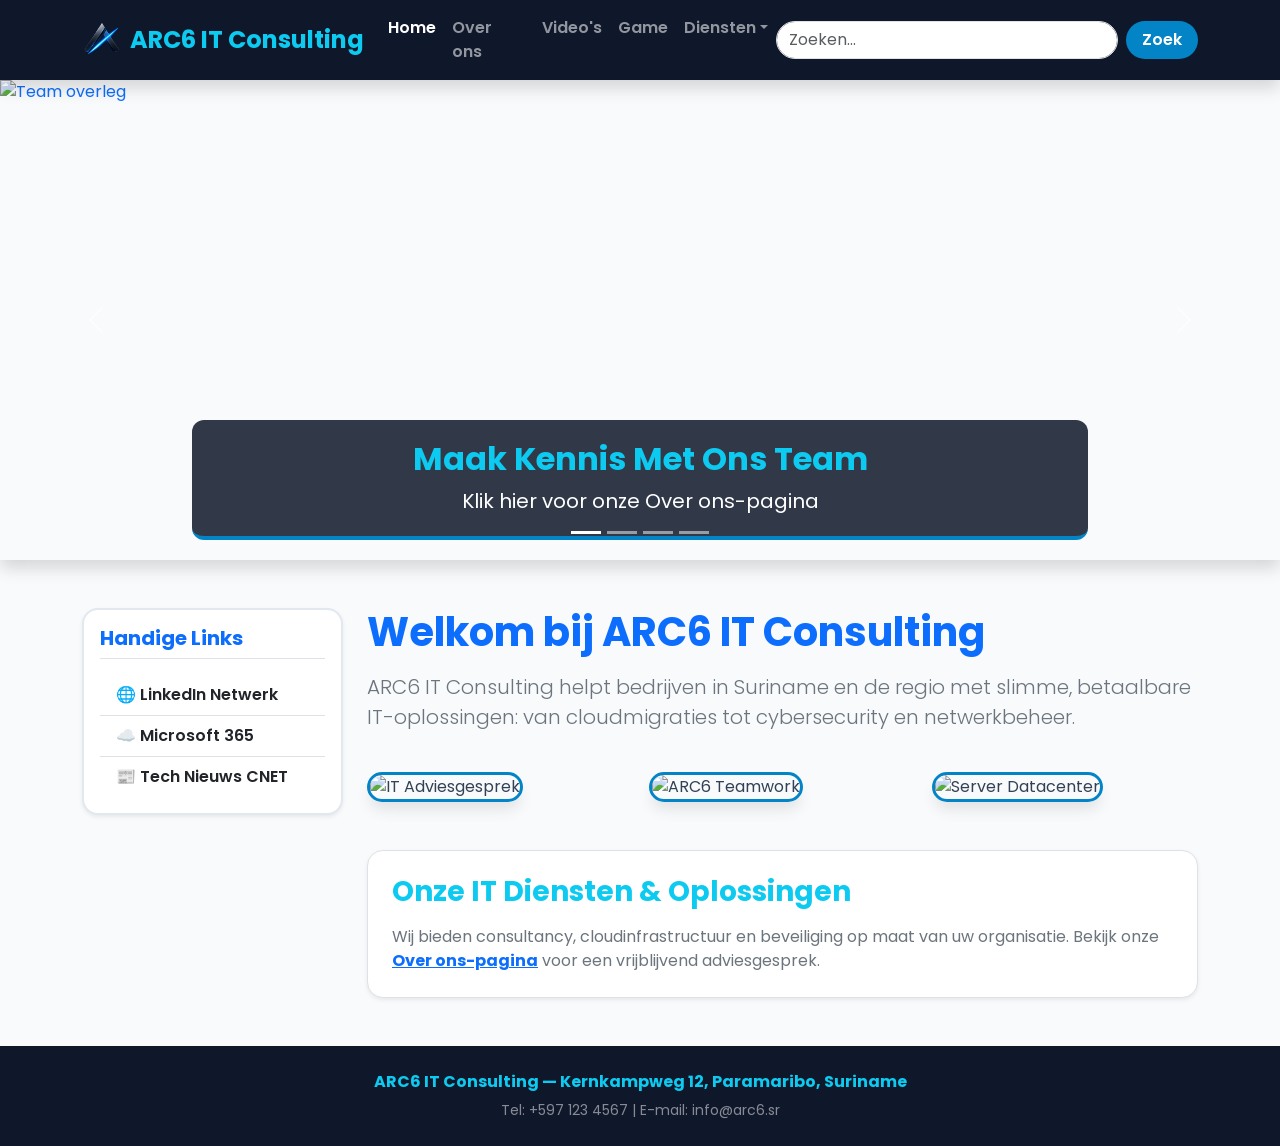
==== commit bea50065: "logo" ====
--- a/index.html
+++ b/index.html
@@ -17,7 +17,7 @@
     <nav class="navbar navbar-expand-lg navbar-dark sticky-top shadow">
       <div class="container">
         <a class="navbar-brand d-flex align-items-center gap-2" href="index.html">
-          <img src="https://api.dicebear.com/7.x/initials/svg?seed=ARC6&backgroundColor=0284c7&fontFamily=Arial" alt="ARC6 Logo" width="40" height="40" class="rounded-circle">
+          <img src="afbeeldingen/logo.png" alt="ARC6 Logo" width="40" height="40" class="rounded-circle">
           <span class="fw-bold fs-4 text-info">ARC6 IT Consulting</span>
         </a>
         <button class="navbar-toggler" type="button" data-bs-toggle="collapse" data-bs-target="#navbarNav">
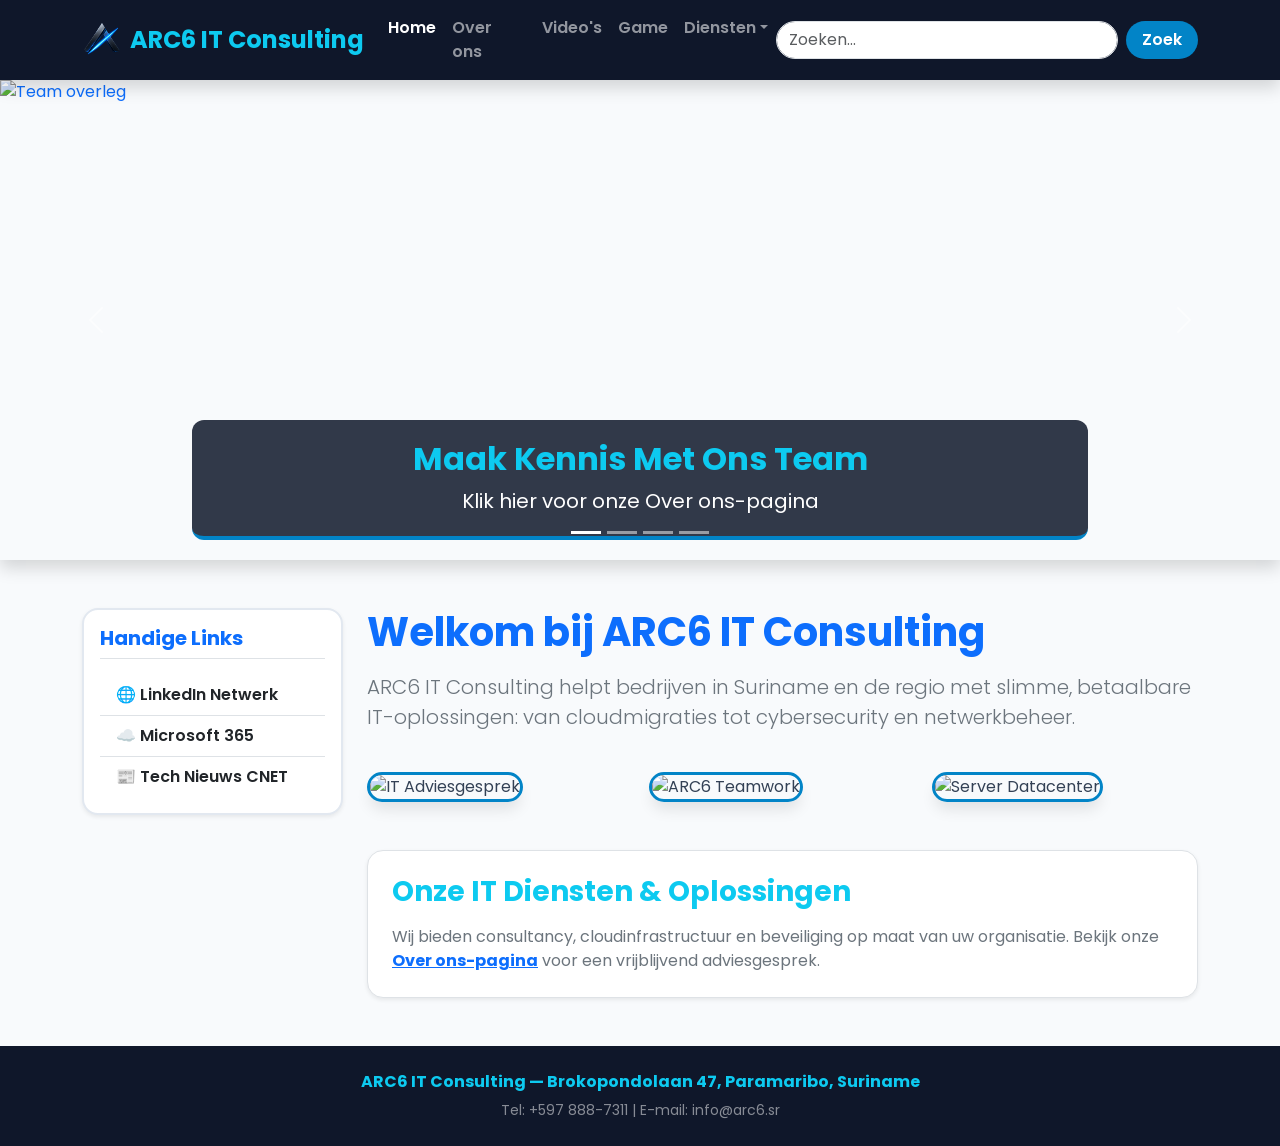
==== commit 3fbc4f47: "Changed: address and phone number. Added: Over Ons section on about page" ====
--- a/index.html
+++ b/index.html
@@ -147,8 +147,8 @@
 
   <footer class="text-white text-center py-4 mt-auto">
     <div class="container">
-      <p class="mb-1 fw-bold text-info">ARC6 IT Consulting — Kernkampweg 12, Paramaribo, Suriname</p>
-      <small class="text-white-50">Tel: +597 123 4567 | E-mail: info@arc6.sr</small>
+      <p class="mb-1 fw-bold text-info">ARC6 IT Consulting — Brokopondolaan 47, Paramaribo, Suriname</p>
+      <small class="text-white-50">Tel: +597 888-7311 | E-mail: info@arc6.sr</small>
     </div>
   </footer>
 
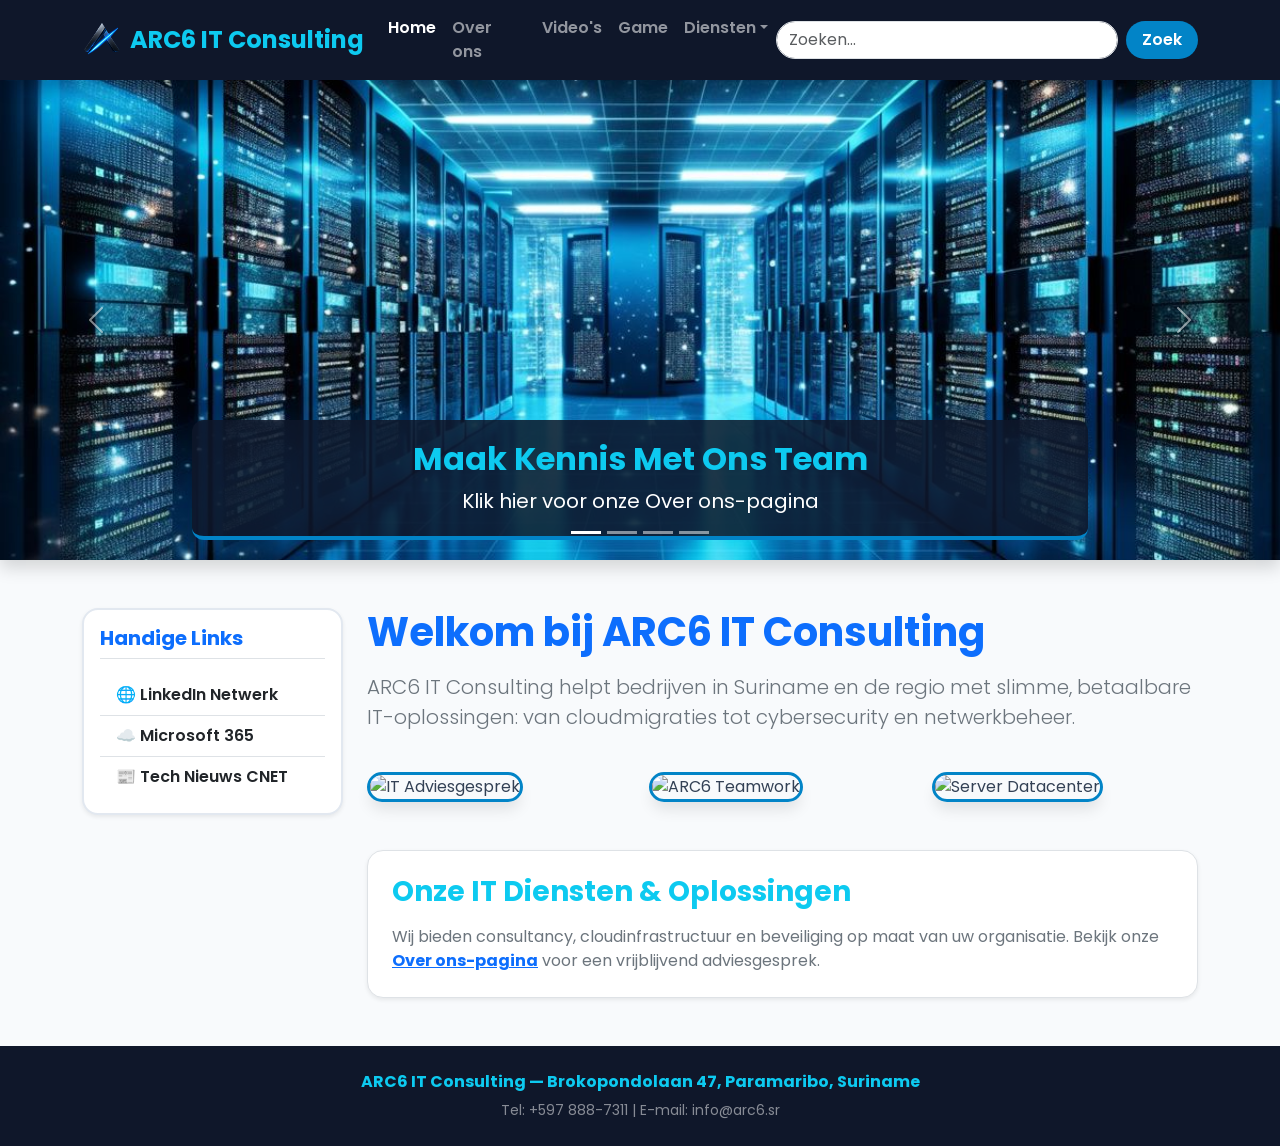
==== commit b132e0a3: "Changed: Images in carousel and text on about us( correctie)" ====
--- a/index.html
+++ b/index.html
@@ -58,7 +58,7 @@
       <div class="carousel-inner">
         <div class="carousel-item active">
           <a class="d-block text-decoration-none" href="about.html">
-            <img src="https://picsum.photos/id/1/1200/500" class="d-block w-100" alt="Team overleg">
+            <img src="afbeeldingen/Dataprocessing.jpg" class="d-block w-100" alt="Team overleg">
             <div class="carousel-caption d-none d-md-block">
               <h2 class="h2 fw-bold text-info">Maak Kennis Met Ons Team</h2>
               <p class="m-0 fs-5">Klik hier voor onze Over ons-pagina</p>
@@ -67,7 +67,7 @@
         </div>
         <div class="carousel-item">
           <a class="d-block text-decoration-none" href="videos.html">
-            <img src="https://picsum.photos/id/180/1200/500" class="d-block w-100" alt="Datacenter">
+            <img src="afbeeldingen/Software digital.jpg" class="d-block w-100" alt="Datacenter">
             <div class="carousel-caption d-none d-md-block">
               <h2 class="h2 fw-bold text-info">Bekijk Onze IT-Video's</h2>
               <p class="m-0 fs-5">Klik hier voor onze presentaties en video's</p>
@@ -76,7 +76,7 @@
         </div>
         <div class="carousel-item">
           <a class="d-block text-decoration-none" href="game.html">
-            <img src="https://picsum.photos/id/119/1200/500" class="d-block w-100" alt="Code laptop">
+            <img src="afbeeldingen/Understanding cloud .jpg" class="d-block w-100" alt="Code laptop">
             <div class="carousel-caption d-none d-md-block">
               <h2 class="h2 fw-bold text-info">Speel Onze Mini-Game</h2>
               <p class="m-0 fs-5">Klik hier voor de interactieve JavaScript-game</p>
@@ -85,7 +85,7 @@
         </div>
         <div class="carousel-item">
           <a class="d-block text-decoration-none" href="about.html#contact">
-            <img src="https://picsum.photos/id/48/1200/500" class="d-block w-100" alt="Cloud netwerk">
+            <img src="afbeeldingen/TCP - IP.jpg" class="d-block w-100" alt="Cloud netwerk">
             <div class="carousel-caption d-none d-md-block">
               <h2 class="h2 fw-bold text-info">Neem Direct Contact Op</h2>
               <p class="m-0 fs-5">Klik hier om ons te berichten</p>
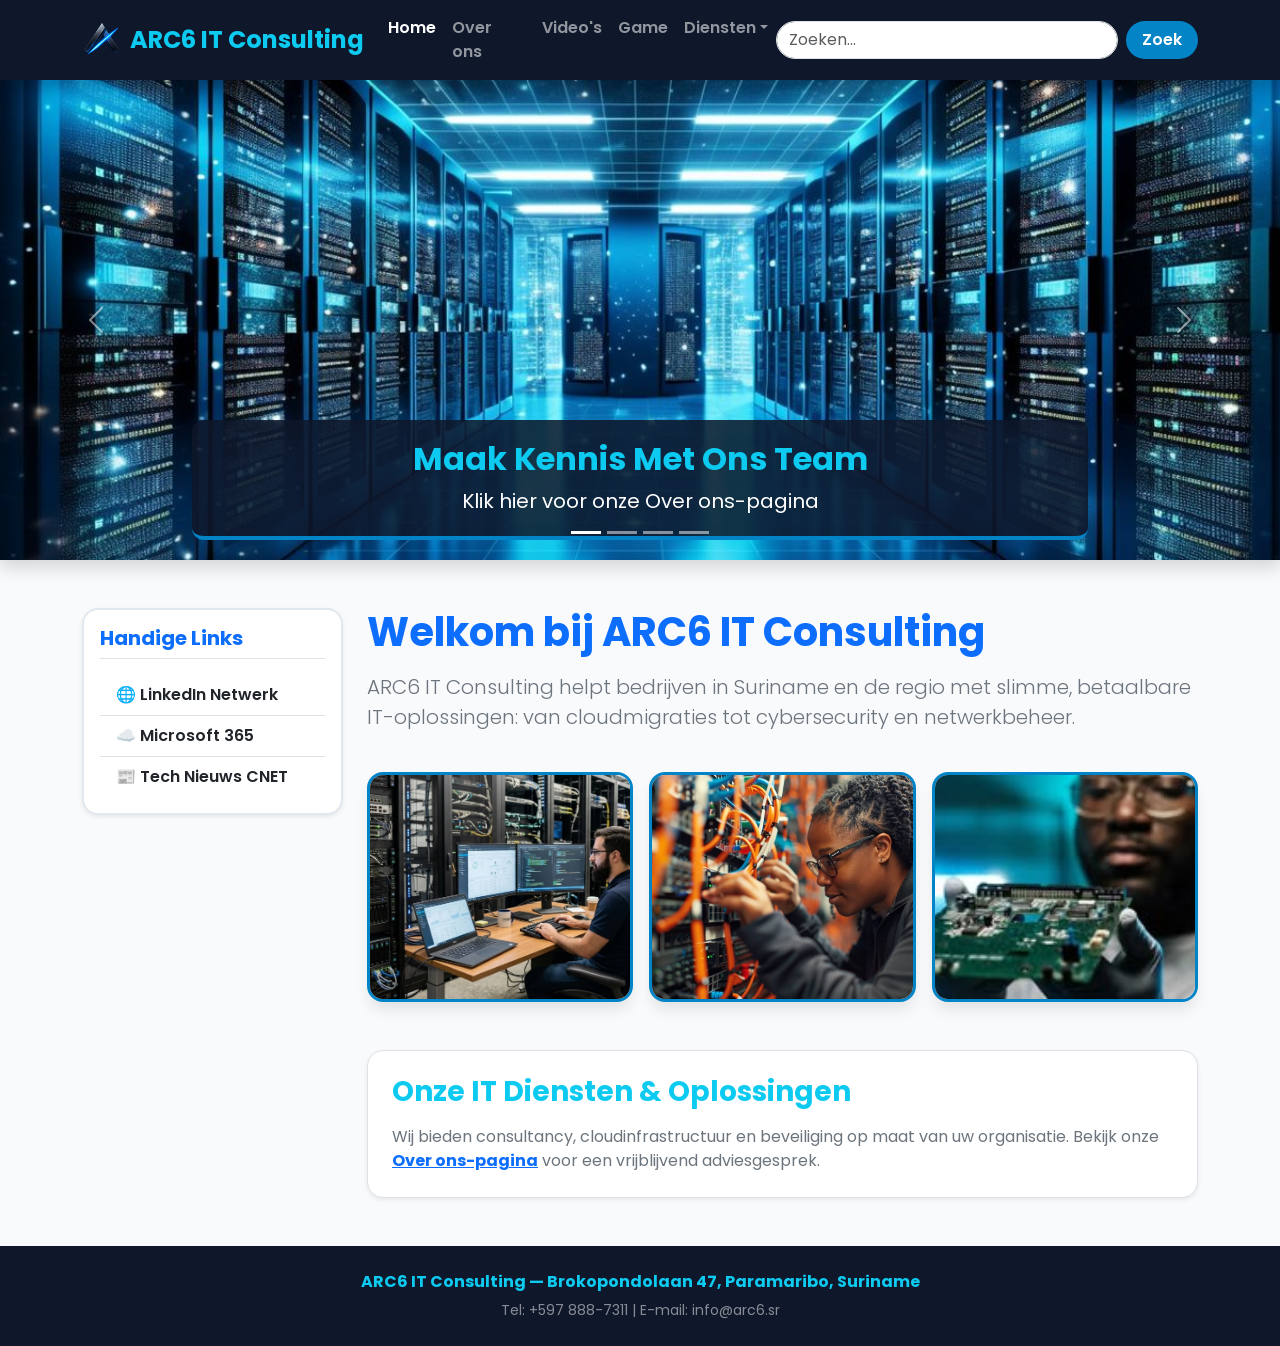
==== commit 98fcebaa: "Changed: changed pictures on index page and corrected embedded map location link" ====
--- a/index.html
+++ b/index.html
@@ -124,13 +124,13 @@
 
         <div class="row g-3 my-4">
           <div class="col-md-4">
-            <img src="https://picsum.photos/id/60/400/300" class="img-fluid foto-standaard" alt="IT Adviesgesprek">
+            <img src="afbeeldingen/Netwerk beheerder.jpg" class="img-fluid foto-standaard" alt="IT Adviesgesprek">
           </div>
           <div class="col-md-4">
-            <img src="https://picsum.photos/id/1/400/300" class="img-fluid foto-standaard" alt="ARC6 Teamwork">
+            <img src="afbeeldingen/Dame met een kabel.jpg" class="img-fluid foto-standaard" alt="ARC6 Teamwork">
           </div>
           <div class="col-md-4">
-            <img src="https://picsum.photos/id/180/400/300" class="img-fluid foto-standaard" alt="Server Datacenter">
+            <img src="afbeeldingen/Man met  moederboard.jpg" class="img-fluid foto-standaard" alt="Server Datacenter">
           </div>
         </div>
 
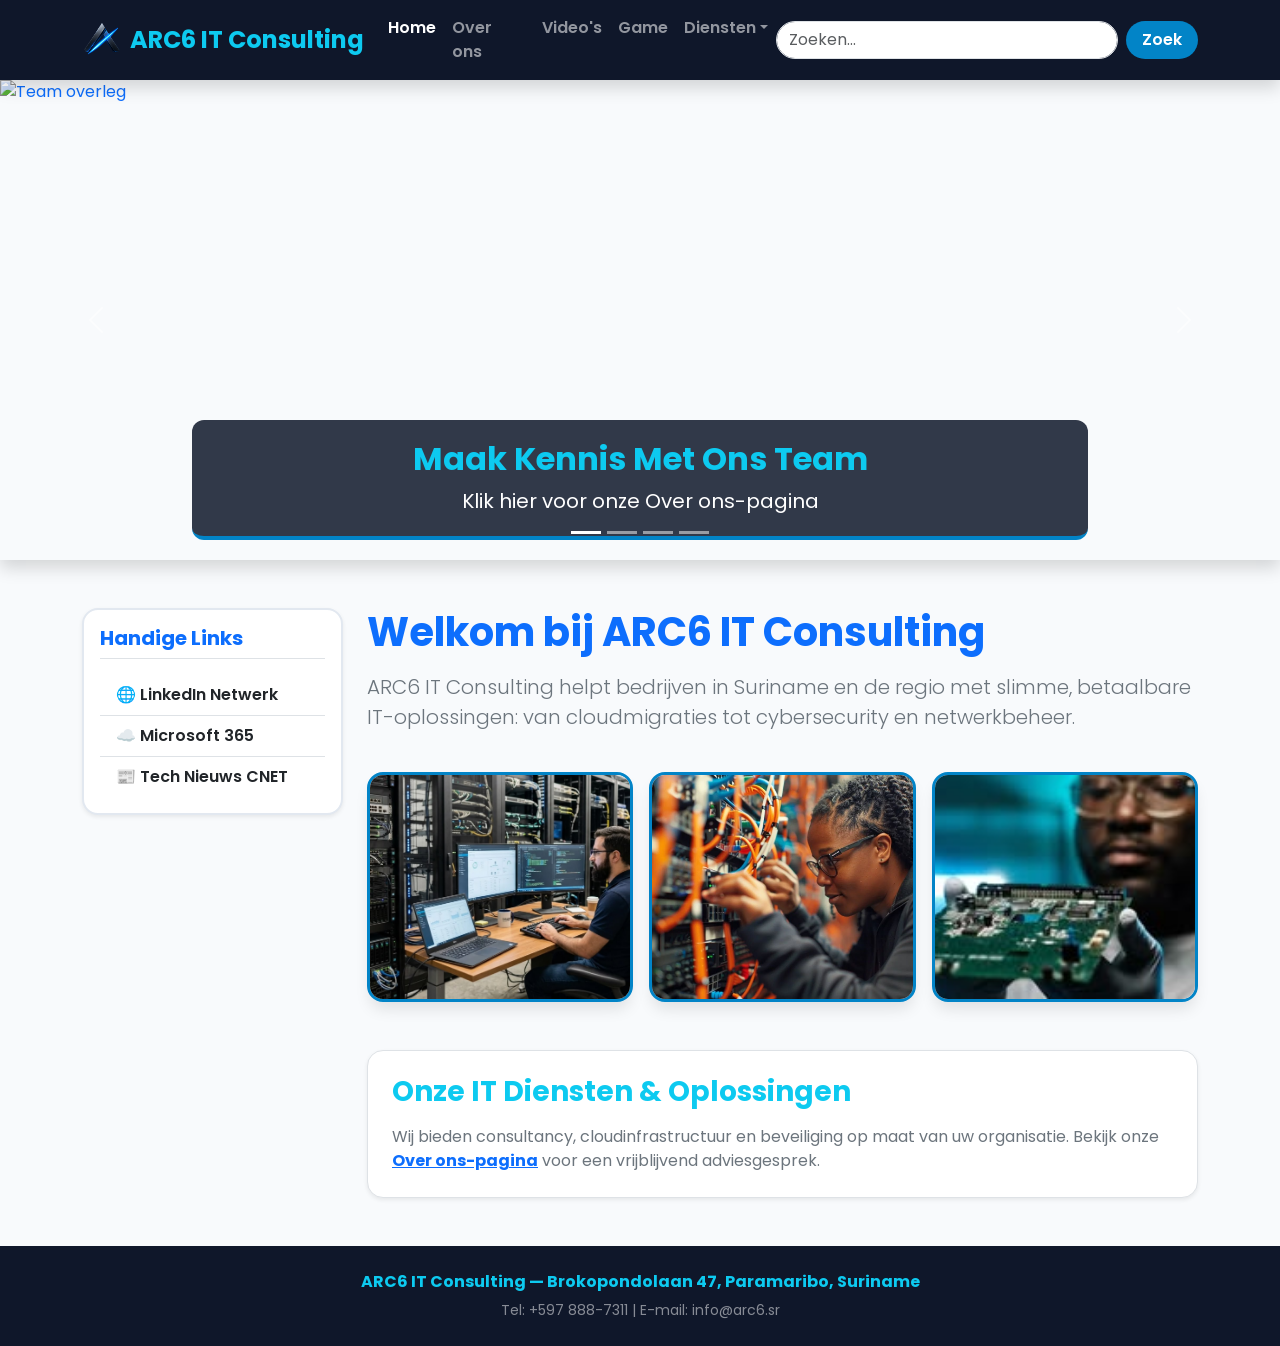
==== commit 4c5509ae: "in index.html file heb ik afbeelding Arc6-it team veranderd" ====
--- a/index.html
+++ b/index.html
@@ -58,7 +58,7 @@
       <div class="carousel-inner">
         <div class="carousel-item active">
           <a class="d-block text-decoration-none" href="about.html">
-            <img src="afbeeldingen/Dataprocessing.jpg" class="d-block w-100" alt="Team overleg">
+            <img src="afbeeldingen/Arc6 - it team.jpg" class="d-block w-100" alt="Team overleg">
             <div class="carousel-caption d-none d-md-block">
               <h2 class="h2 fw-bold text-info">Maak Kennis Met Ons Team</h2>
               <p class="m-0 fs-5">Klik hier voor onze Over ons-pagina</p>
